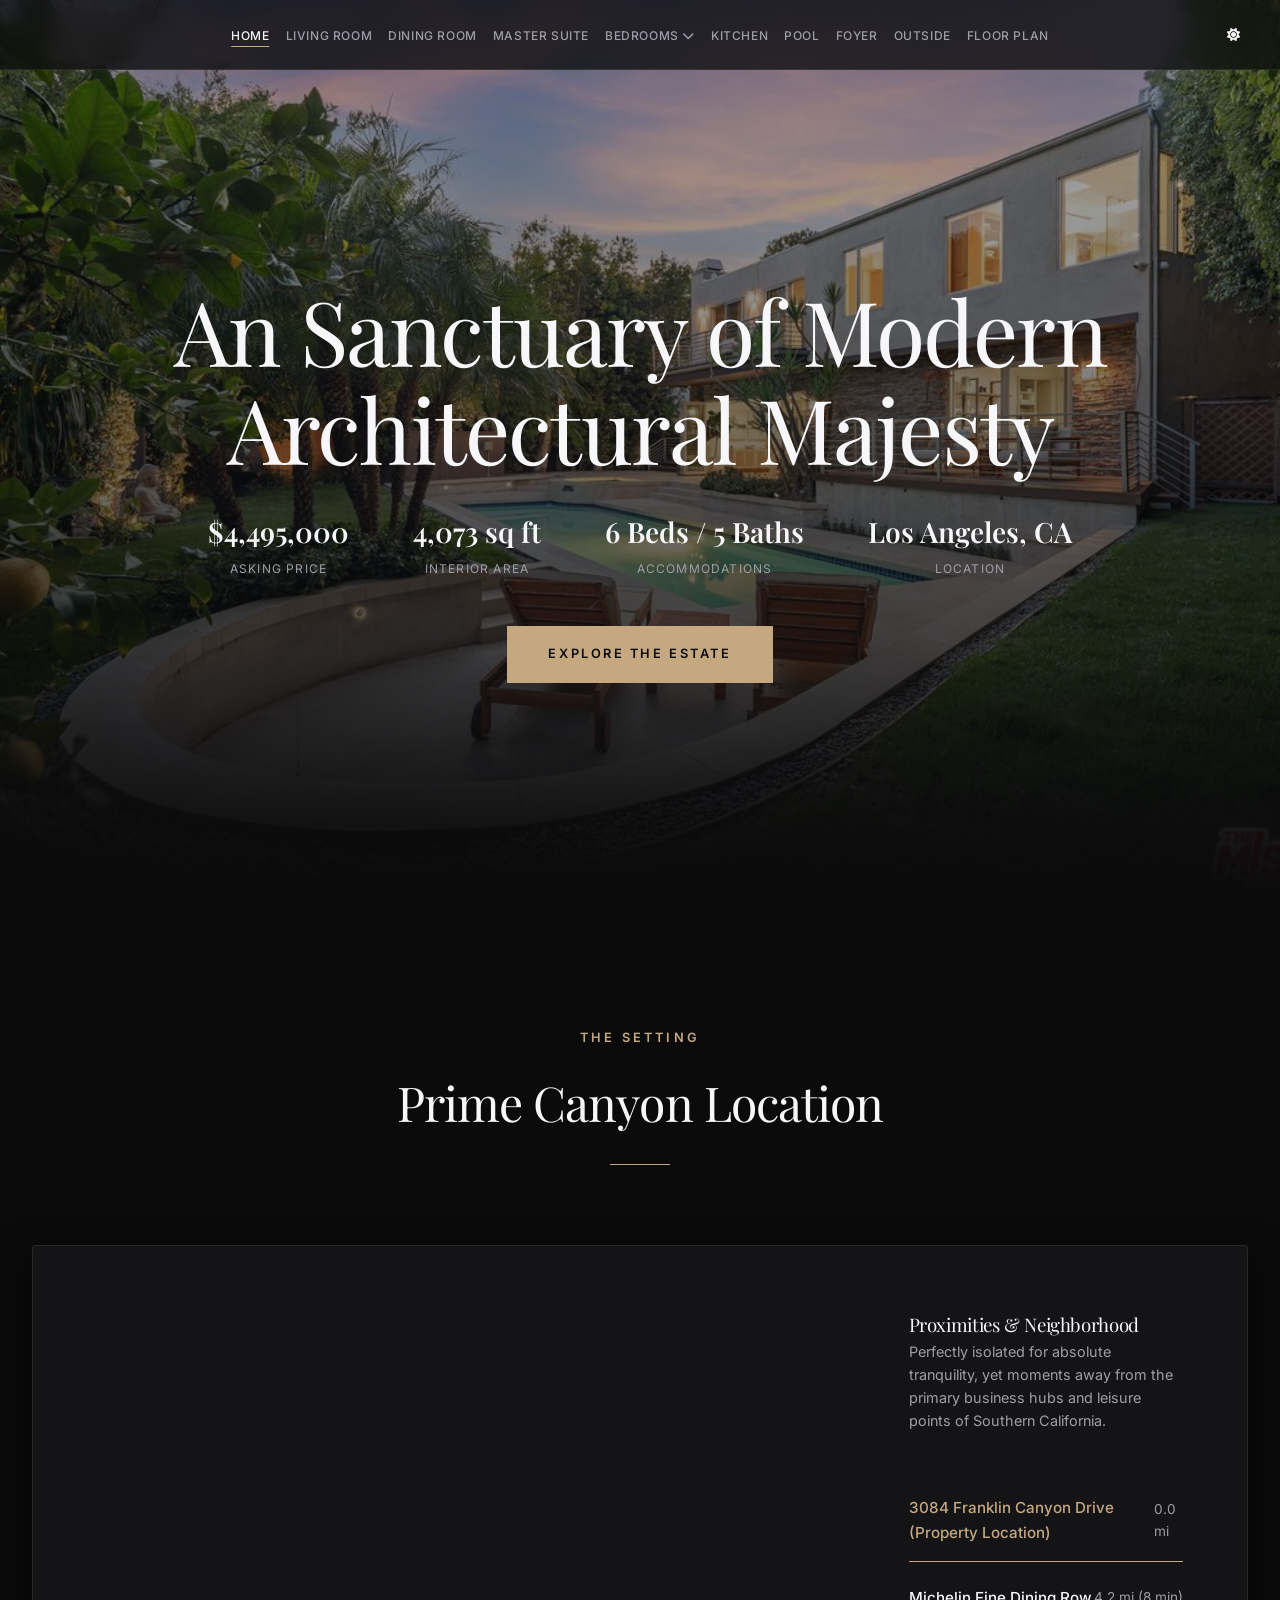
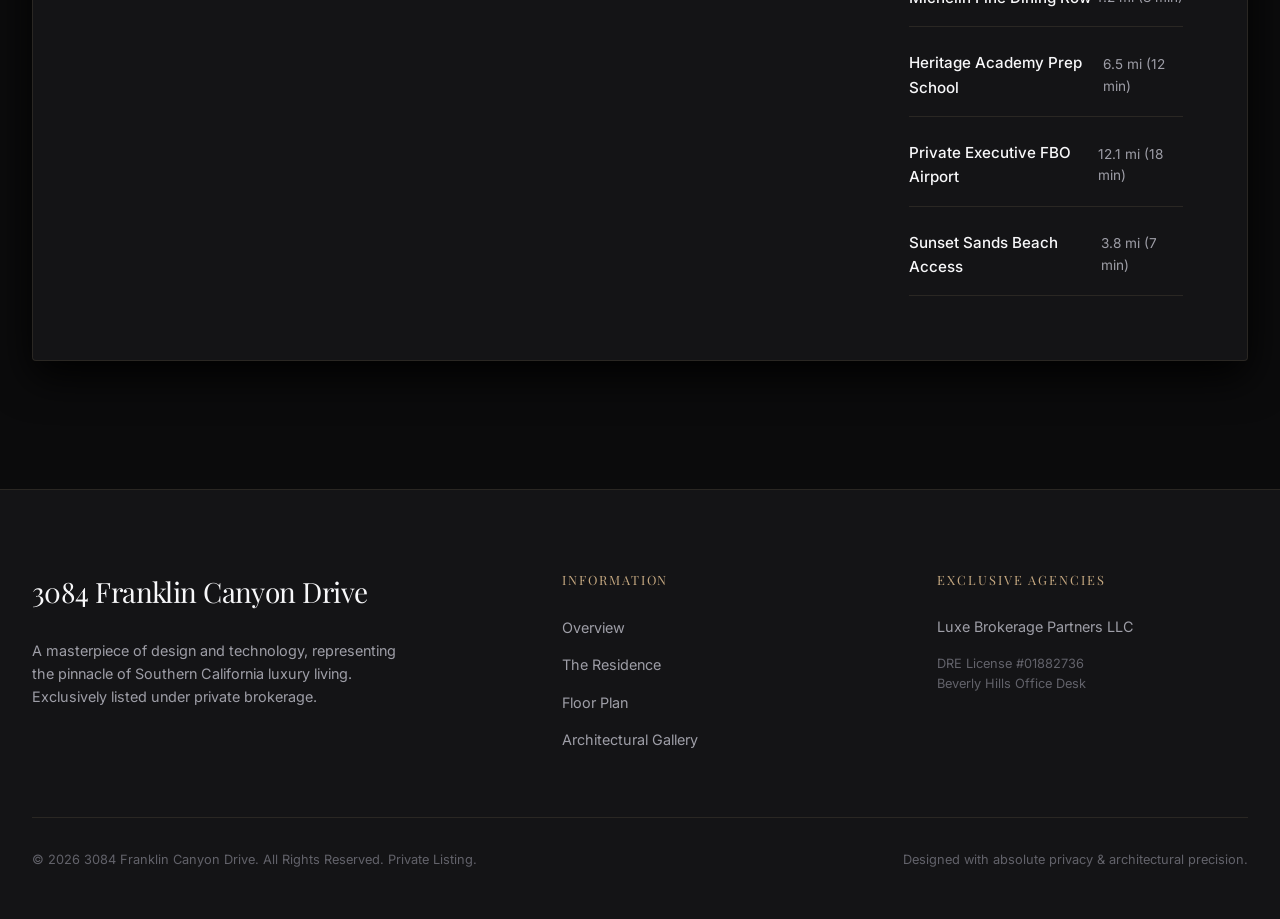
==== index.html @ 425a5563 "Add files via upload" ====
<!DOCTYPE html>
<html lang="en">
<head>
    <meta charset="UTF-8">
    <meta name="viewport" content="width=device-width, initial-scale=1.0">
    <title>3084 Franklin Canyon Drive | Exclusive Single-Property Showcase</title>
    <meta name="description" content="Experience architectural majesty at 3084 Franklin Canyon Drive, an ultra-luxury modern cliffside estate featuring heated infinity pools, marble kitchens, smart automation, and gorgeous panoramic views.">
    <!-- FontAwesome for Premium Icons -->
    <link rel="stylesheet" href="https://cdnjs.cloudflare.com/ajax/libs/font-awesome/6.4.0/css/all.min.css">
    <!-- Custom Style Sheet -->
    <link rel="stylesheet" href="styles.css?v=23">
</head>
<body>

    <!-- Header Navigation -->
    <header id="main-header">
        <div class="nav-container">
            
            <nav>
                <ul class="nav-links" id="nav-links">
                    <li><a href="index.html">Home</a></li>
                    <li><a href="living-room.html">Living Room</a></li>
                    <li><a href="dining-room.html">Dining Room</a></li>
                    <li><a href="master-suite.html">Master Suite</a></li>
                    <li class="dropdown">
                        <a href="bedroom-2.html" class="dropdown-trigger">Bedrooms <i class="fas fa-chevron-down"></i></a>
                        <ul class="dropdown-menu">
                            <li><a href="bedroom-2.html">Bedroom 2</a></li>
                            <li><a href="bedroom-3.html">Bedroom 3</a></li>
                            <li><a href="bedroom-4.html">Bedroom 4</a></li>
                            <li><a href="bedroom-5.html">Bedroom 5</a></li>
                            <li><a href="bedroom-6.html">Bedroom 6</a></li>
                        </ul>
                    </li>
                    <li><a href="kitchen.html">Kitchen</a></li>
                    <li><a href="pool.html">Pool</a></li>
                    <li><a href="foyer.html">Foyer</a></li>
                    <li><a href="outside.html">Outside</a></li>
                    <li><a href="floor-plan.html">Floor Plan</a></li>

                </ul>
            </nav>

            <div class="nav-actions">
                <button class="theme-toggle" id="theme-toggle" aria-label="Toggle visual theme">
                    <i class="fas fa-sun"></i>
                </button>
                <button class="mobile-menu-toggle" aria-label="Toggle menu">
                    <i class="fas fa-bars"></i>
                </button>
            </div>
        </div>
    </header>

    <main>
        
        <!-- Hero Section -->
        <section id="hero" class="hero">
            <div class="hero-bg"></div>
            <div class="hero-overlay"></div>
            <div class="hero-content">
                
                <h1 class="hero-title">An Sanctuary of Modern Architectural Majesty</h1>
                
                <div class="hero-meta">
                    <div class="hero-meta-item">
                        <div class="hero-meta-value">$4,495,000</div>
                        <div class="hero-meta-label">Asking Price</div>
                    </div>
                    <div class="hero-meta-item">
                        <div class="hero-meta-value">4,073 sq ft</div>
                        <div class="hero-meta-label">Interior Area</div>
                    </div>
                    <div class="hero-meta-item">
                        <div class="hero-meta-value">6 Beds / 5 Baths</div>
                        <div class="hero-meta-label">Accommodations</div>
                    </div>
                    <div class="hero-meta-item">
                        <div class="hero-meta-value">Los Angeles, CA</div>
                        <div class="hero-meta-label">Location</div>
                    </div>
                </div>

                <div class="hero-cta-container">
                    <a href="living-room.html" class="btn-primary">Explore The Estate</a>
                </div>
            </div>
        </section>

        <!-- Brief Features Overview Grid -->
        <section id="overview" class="section" style="display: none;">
            <div class="section-header">
                <span class="section-subtitle">Property Overview</span>
                <h2 class="section-title">Designed for Unrivaled Elegance</h2>
            </div>
            
            <div class="overview-grid">
                <div class="overview-card">
                    <div class="overview-icon"><i class="fas fa-compass"></i></div>
                    <h3 class="overview-card-title">Optimal Orientation</h3>
                    <p class="overview-card-desc">Perfectly oriented to capture optimal sunlight and breathtaking sunsets over the canyon valley.</p>
                </div>
                <div class="overview-card">
                    <div class="overview-icon"><i class="fas fa-leaf"></i></div>
                    <h3 class="overview-card-title">Sustainability First</h3>
                    <p class="overview-card-desc">Equipped with 24kW integrated solar grids, battery backups, and smart climate optimization systems.</p>
                </div>
                <div class="overview-card">
                    <div class="overview-icon"><i class="fas fa-shield-alt"></i></div>
                    <h3 class="overview-card-title">Privacy & Security</h3>
                    <p class="overview-card-desc">Fully gated driveway, smart facial-recognition access, and comprehensive multi-zone monitoring.</p>
                </div>
                <div class="overview-card">
                    <div class="overview-icon"><i class="fas fa-wine-glass-alt"></i></div>
                    <h3 class="overview-card-title">Entertainment Ready</h3>
                    <p class="overview-card-desc">Features a dual-zone wine vault, outdoor culinary kitchen, and custom wellness amenities.</p>
                </div>
            </div>
        </section>

        <!-- Room Explorer Section -->
        <section id="details" class="section" style="display: none;">
            <div class="section-header">
                <span class="section-subtitle">Space Exploration</span>
                <h2 class="section-title">Inside 3084 Franklin Canyon Drive</h2>
            </div>

            <div class="explorer-container">
                <!-- Visuals Slider -->
                <div class="explorer-visual">
                    <div class="explorer-image-wrapper active" data-room="master_bedroom">
                        <img src="images/Master Suite/Master Bathroom 1.jpg" alt="3084 Franklin Canyon Drive Master Suite">
                    </div>
                    <div class="explorer-image-wrapper" data-room="bedroom_2">
                        <img src="images/Bedrooms/Bedroom 2/Bathroom 2.jpg" alt="3084 Franklin Canyon Drive Bedroom Two">
                    </div>
                    <div class="explorer-image-wrapper" data-room="bedroom_3">
                        <img src="images/Bedrooms/Bedroom 3/Bedroom 3 - upper level.jpg" alt="3084 Franklin Canyon Drive Bedroom Three">
                    </div>
                    <div class="explorer-image-wrapper" data-room="kitchen">
                        <img src="images/Kitchen/Kitchen 1.jpg" alt="3084 Franklin Canyon Drive Chef's Kitchen">
                    </div>
                    <div class="explorer-image-wrapper" data-room="pool">
                        <img src="images/Pool/Pool 1 - Night.jpg" alt="3084 Franklin Canyon Drive Infinity Pool">
                    </div>
                    <div class="explorer-image-wrapper" data-room="living_room">
                        <img src="images/Living Room/Living Room 1.jpg" alt="3084 Franklin Canyon Drive Living Room">
                    </div>
                </div>

                <!-- Room Specifications & Details -->
                <div class="explorer-info">
                    <div class="explorer-tabs">
                        <button class="explorer-tab-btn active" data-room="master_bedroom">Master Suite</button>
                        <button class="explorer-tab-btn" data-room="bedroom_2">Bedroom 2</button>
                        <button class="explorer-tab-btn" data-room="bedroom_3">Bedroom 3</button>
                        <button class="explorer-tab-btn" data-room="kitchen">Kitchen</button>
                        <button class="explorer-tab-btn" data-room="pool">Infinity Pool</button>
                        <button class="explorer-tab-btn" data-room="living_room">Living Room</button>
                    </div>

                    <!-- Room Contents -->
                    <!-- 1. Master Bedroom -->
                    <div class="room-content active" data-room="master_bedroom">
                        <h3 class="room-title">The Grand Master Suite</h3>
                        <p class="room-desc">A sanctuary of pure indulgence. The master suite features floor-to-ceiling panoramic sliding glass panels that frame majestic canyon vistas. Features include a bespoke walnut statement wall, dual integrated fireplaces, an expansive walk-in dressing wardrobe, and a Calacatta marble spa bath with an outdoor wellness terrace.</p>
                        <ul class="room-specs">
                            <li>
                                <span class="room-spec-label">Dimensions</span>
                                <span class="room-spec-value">28' x 20'</span>
                            </li>
                            <li>
                                <span class="room-spec-label">Unique Finishings</span>
                                <span class="room-spec-value">Calacatta Marble & Walnut</span>
                            </li>
                            <li>
                                <span class="room-spec-label">Ceiling Height</span>
                                <span class="room-spec-value">12.5 ft Vaulted</span>
                            </li>
                            <li>
                                <span class="room-spec-label">Level</span>
                                <span class="room-spec-value">Upper Wing</span>
                            </li>
                        </ul>
                    </div>

                    <!-- 2. Bedroom 2 -->
                    <div class="room-content" data-room="bedroom_2">
                        <h3 class="room-title">VIP Guest Suite (Bedroom 2)</h3>
                        <p class="room-desc">Designed with matching luxury hospitality standards, the second bedroom serves as an inviting sanctuary. The room includes organic white textured plaster walls, rich oak panelling, a custom floating vanity bathroom, and private glass doors opening to a scenic side-deck terrace surrounded by lush greenery.</p>
                        <ul class="room-specs">
                            <li>
                                <span class="room-spec-label">Dimensions</span>
                                <span class="room-spec-value">18' x 16'</span>
                            </li>
                            <li>
                                <span class="room-spec-label">Unique Finishings</span>
                                <span class="room-spec-value">Brushed Oak & Textured Plaster</span>
                            </li>
                            <li>
                                <span class="room-spec-label">Ceiling Height</span>
                                <span class="room-spec-value">10.5 ft</span>
                            </li>
                            <li>
                                <span class="room-spec-label">Level</span>
                                <span class="room-spec-value">Lower Wing (East)</span>
                            </li>
                        </ul>
                    </div>

                    <!-- 3. Bedroom 3 -->
                    <div class="room-content" data-room="bedroom_3">
                        <h3 class="room-title">Daybed Suite & Office (Bedroom 3)</h3>
                        <p class="room-desc">A highly adaptable architectural space configured as a cozy retreat or professional home studio. High-end built-in bookshelves with bronze and brass details provide excellent workspace storage. Features a luxury custom layout with a daybed nook overlooking the structural rock garden.</p>
                        <ul class="room-specs">
                            <li>
                                <span class="room-spec-label">Dimensions</span>
                                <span class="room-spec-value">15' x 14'</span>
                            </li>
                            <li>
                                <span class="room-spec-label">Unique Finishings</span>
                                <span class="room-spec-value">Bespoke Walnut & Brass Joinery</span>
                            </li>
                            <li>
                                <span class="room-spec-label">Ceiling Height</span>
                                <span class="room-spec-value">10.5 ft</span>
                            </li>
                            <li>
                                <span class="room-spec-label">Level</span>
                                <span class="room-spec-value">Lower Wing (West)</span>
                            </li>
                        </ul>
                    </div>

                    <!-- 4. Kitchen -->
                    <div class="room-content" data-room="kitchen">
                        <h3 class="room-title">Chef's Culinary Studio</h3>
                        <p class="room-desc">An epicurean dream combining design precision with high-performance culinary machinery. Centered by a massive custom-carved Calacatta marble waterfall island, the kitchen includes Gaggenau double-ovens, professional induction burners, integrated Sub-Zero refrigeration, and hand-milled stained oak cabinetry.</p>
                        <ul class="room-specs">
                            <li>
                                <span class="room-spec-label">Dimensions</span>
                                <span class="room-spec-value">22' x 18'</span>
                            </li>
                            <li>
                                <span class="room-spec-label">Unique Finishings</span>
                                <span class="room-spec-value">Waterfall Marble & Stained Oak</span>
                            </li>
                            <li>
                                <span class="room-spec-label">Appliances</span>
                                <span class="room-spec-value">Gaggenau & Sub-Zero</span>
                            </li>
                            <li>
                                <span class="room-spec-label">Level</span>
                                <span class="room-spec-value">Main Level</span>
                            </li>
                        </ul>
                    </div>

                    <!-- 5. Pool -->
                    <div class="room-content" data-room="pool">
                        <h3 class="room-title">Heated Horizon Infinity Pool</h3>
                        <p class="room-desc">The ultimate outdoor centerpiece of the estate. Tucked into the cliffside terrace, the heated infinity-edge swimming pool cascades toward the breathtaking valley floor below. Flanked by an elegant Brazilian Ipe hardwood sun deck, comfortable chaise loungers, and an integrated fireside lounge table.</p>
                        <ul class="room-specs">
                            <li>
                                <span class="room-spec-label">Dimensions</span>
                                <span class="room-spec-value">55 ft x 18 ft</span>
                            </li>
                            <li>
                                <span class="room-spec-label">Decking</span>
                                <span class="room-spec-value">Premium Brazilian Ipe Decking</span>
                            </li>
                            <li>
                                <span class="room-spec-label">Heating</span>
                                <span class="room-spec-value">Solar & Gas Dual System</span>
                            </li>
                            <li>
                                <span class="room-spec-label">Level</span>
                                <span class="room-spec-value">Terrace Deck</span>
                            </li>
                        </ul>
                    </div>

                    <!-- 6. Living Room -->
                    <div class="room-content" data-room="living_room">
                        <h3 class="room-title">Double-Height Living Salon</h3>
                        <p class="room-desc">A magnificent open salon built to gather and captivate. High-volume, double-height ceilings combine with massive structural concrete columns and an elegant floating bronze fireplace. Triple-pane glass sliders retract completely to merge interior comforts with the main pool terrace deck.</p>
                        <ul class="room-specs">
                            <li>
                                <span class="room-spec-label">Dimensions</span>
                                <span class="room-spec-value">32' x 24'</span>
                            </li>
                            <li>
                                <span class="room-spec-label">Unique Finishings</span>
                                <span class="room-spec-value">Polished Terrazzo & Bronze</span>
                            </li>
                            <li>
                                <span class="room-spec-label">Ceiling Height</span>
                                <span class="room-spec-value">22 ft double-height</span>
                            </li>
                            <li>
                                <span class="room-spec-label">Level</span>
                                <span class="room-spec-value">Main Level</span>
                            </li>
                        </ul>
                    </div>

                </div>
            </div>
        </section>

        <!-- Interactive Floor Plan Section -->
        <section id="floorplan" class="section" style="display: none;">
            <div class="section-header">
                <span class="section-subtitle">Structural Layout</span>
                <h2 class="section-title">The Floor Plan Blueprint</h2>
            </div>

            <div class="floorplan-layout">
                <!-- SVG Floorplan -->
                <div class="floorplan-svg-container">
                    <svg class="floorplan-svg" viewBox="0 0 800 500">
                        <!-- Outer Deck Boundary -->
                        <rect x="30" y="30" width="740" height="440" fill="none" stroke="var(--border-color)" stroke-width="1" />
                        
                        <!-- Heated Infinity Pool Shape -->
                        <rect class="floorplan-room" data-room="pool" x="420" y="320" width="320" height="120" rx="5" />
                        <text class="floorplan-label" x="580" y="385">INFINITY POOL & DECK</text>
                        
                        <!-- Master Suite Shape -->
                        <rect class="floorplan-room" data-room="master_bedroom" x="520" y="50" width="220" height="230" rx="5" />
                        <text class="floorplan-label" x="630" y="165">MASTER SUITE</text>
                        
                        <!-- Living Salon Shape -->
                        <rect class="floorplan-room" data-room="living_room" x="250" y="50" width="250" height="230" rx="5" />
                        <text class="floorplan-label" x="375" y="165">LIVING SALON</text>
                        
                        <!-- Kitchen Shape -->
                        <rect class="floorplan-room" data-room="kitchen" x="50" y="50" width="180" height="190" rx="5" />
                        <text class="floorplan-label" x="140" y="145">CHEF'S KITCHEN</text>
                        
                        <!-- Bedroom 2 Shape -->
                        <rect class="floorplan-room" data-room="bedroom_2" x="50" y="260" width="180" height="180" rx="5" />
                        <text class="floorplan-label" x="140" y="355">GUEST BEDROOM 2</text>
                        
                        <!-- Bedroom 3 Shape -->
                        <rect class="floorplan-room" data-room="bedroom_3" x="250" y="300" width="150" height="140" rx="5" />
                        <text class="floorplan-label" x="325" y="375">STUDIO BEDROOM 3</text>
                        
                        <!-- Internal Walls -->
                        <line class="floorplan-wall" x1="50" y1="50" x2="740" y2="50" />
                        <line class="floorplan-wall" x1="50" y1="50" x2="50" y2="440" />
                        <line class="floorplan-wall" x1="50" y1="440" x2="400" y2="440" />
                        <line class="floorplan-wall" x1="740" y1="50" x2="740" y2="280" />
                        
                        <line class="floorplan-wall" x1="230" y1="50" x2="230" y2="240" />
                        <line class="floorplan-wall" x1="500" y1="50" x2="500" y2="280" />
                        <line class="floorplan-wall" x1="520" y1="280" x2="740" y2="280" />
                        <line class="floorplan-wall" x1="250" y1="240" x2="250" y2="440" />
                        <line class="floorplan-wall" x1="50" y1="250" x2="230" y2="250" />
                        
                        <line class="floorplan-glass" x1="250" y1="280" x2="500" y2="280" />
                        <line class="floorplan-glass" x1="520" y1="230" x2="520" y2="280" />
                        
                        <!-- Technical Steps -->
                        <g class="floorplan-steps">
                            <line x1="235" y1="300" x2="245" y2="300" />
                            <line x1="235" y1="310" x2="245" y2="310" />
                            <line x1="235" y1="320" x2="245" y2="320" />
                            <line x1="235" y1="330" x2="245" y2="330" />
                            <line x1="235" y1="340" x2="245" y2="340" />
                            <line x1="235" y1="350" x2="245" y2="350" />
                            <line x1="235" y1="360" x2="245" y2="360" />
                        </g>
                    </svg>
                </div>

                <!-- Info panel & interactive trigger items -->
                <div class="floorplan-info-panel">
                    <div class="floorplan-instructions">
                        <p><i class="fas fa-mouse-pointer" style="margin-right: 8px;"></i> Click directly on any room inside the architectural blueprint to view details, specifications, and interior high-resolution images above.</p>
                    </div>

                    <div class="floorplan-room-list">
                        <div class="floorplan-room-item active" data-room="master_bedroom">
                            <span class="floorplan-room-name">The Grand Master Suite</span>
                            <span class="floorplan-room-level">Upper Wing</span>
                        </div>
                        <div class="floorplan-room-item" data-room="living_room">
                            <span class="floorplan-room-name">Double-Height Living Salon</span>
                            <span class="floorplan-room-level">Main Level</span>
                        </div>
                        <div class="floorplan-room-item" data-room="kitchen">
                            <span class="floorplan-room-name">Chef's Culinary Studio</span>
                            <span class="floorplan-room-level">Main Level</span>
                        </div>
                        <div class="floorplan-room-item" data-room="bedroom_2">
                            <span class="floorplan-room-name">VIP Guest Suite (Bedroom 2)</span>
                            <span class="floorplan-room-level">Lower Wing (East)</span>
                        </div>
                        <div class="floorplan-room-item" data-room="bedroom_3">
                            <span class="floorplan-room-name">Daybed Suite & Office (Bedroom 3)</span>
                            <span class="floorplan-room-level">Lower Wing (West)</span>
                        </div>
                        <div class="floorplan-room-item" data-room="pool">
                            <span class="floorplan-room-name">Heated Horizon Infinity Pool</span>
                            <span class="floorplan-room-level">Terrace Deck</span>
                        </div>
                    </div>
                </div>
            </div>
        </section>

        <!-- Immersive Photo Gallery -->
        <section id="gallery" class="section" style="display: none;">
            <div class="section-header">
                <span class="section-subtitle">Visual Index</span>
                <h2 class="section-title">Architectural Gallery</h2>
            </div>

            <div class="gallery-grid">
                <div class="gallery-item col-8 row-2" data-src="images/Outside/Deck 1.jpg">
                    <img src="images/Outside/Deck 1.jpg" alt="3084 Franklin Canyon Drive Dusk Facade">
                    <div class="gallery-item-overlay">
                        <span class="gallery-item-tag">Exterior</span>
                        <h3 class="gallery-item-title">Sunset Architectural Facade</h3>
                    </div>
                </div>
                <div class="gallery-item col-4" data-src="images/Master Suite/Master Bathroom 1.jpg">
                    <img src="images/Master Suite/Master Bathroom 1.jpg" alt="3084 Franklin Canyon Drive Master Bed">
                    <div class="gallery-item-overlay">
                        <span class="gallery-item-tag">Interior</span>
                        <h3 class="gallery-item-title">Master Suite Suite Nook</h3>
                    </div>
                </div>
                <div class="gallery-item col-4" data-src="images/Kitchen/Kitchen 1.jpg">
                    <img src="images/Kitchen/Kitchen 1.jpg" alt="3084 Franklin Canyon Drive Marble Kitchen">
                    <div class="gallery-item-overlay">
                        <span class="gallery-item-tag">Interior</span>
                        <h3 class="gallery-item-title">Waterfall Culinary Kitchen</h3>
                    </div>
                </div>
                <div class="gallery-item col-6" data-src="images/Pool/Pool 1 - Night.jpg">
                    <img src="images/Pool/Pool 1 - Night.jpg" alt="3084 Franklin Canyon Drive Pool Area">
                    <div class="gallery-item-overlay">
                        <span class="gallery-item-tag">Outdoor</span>
                        <h3 class="gallery-item-title">Infinity Horizon Pool</h3>
                    </div>
                </div>
                <div class="gallery-item col-6" data-src="images/Living Room/Living Room 1.jpg">
                    <img src="images/Living Room/Living Room 1.jpg" alt="3084 Franklin Canyon Drive Salon">
                    <div class="gallery-item-overlay">
                        <span class="gallery-item-tag">Interior</span>
                        <h3 class="gallery-item-title">Double-Height Living Salon</h3>
                    </div>
                </div>
                <div class="gallery-item col-4" data-src="images/Bedrooms/Bedroom 2/Bathroom 2.jpg">
                    <img src="images/Bedrooms/Bedroom 2/Bathroom 2.jpg" alt="3084 Franklin Canyon Drive Guest Suite">
                    <div class="gallery-item-overlay">
                        <span class="gallery-item-tag">Interior</span>
                        <h3 class="gallery-item-title">Guest Room Suite 2</h3>
                    </div>
                </div>
                <div class="gallery-item col-4" data-src="images/Bedrooms/Bedroom 3/Bedroom 3 - upper level.jpg">
                    <img src="images/Bedrooms/Bedroom 3/Bedroom 3 - upper level.jpg" alt="3084 Franklin Canyon Drive Work Studio">
                    <div class="gallery-item-overlay">
                        <span class="gallery-item-tag">Interior</span>
                        <h3 class="gallery-item-title">Library Nook Bedroom 3</h3>
                    </div>
                </div>
                <div class="gallery-item col-4" data-src="images/Outside/Deck 1.jpg">
                    <img src="images/Outside/Deck 1.jpg" alt="3084 Franklin Canyon Drive Side Entry">
                    <div class="gallery-item-overlay">
                        <span class="gallery-item-tag">Exterior</span>
                        <h3 class="gallery-item-title">Brazilian Timber Louvers</h3>
                    </div>
                </div>
            </div>
        </section>

        <!-- Smart Tech & Amenities -->
        <section id="amenities" class="section" style="display: none;">
            <div class="section-header">
                <span class="section-subtitle">Exquisite Details</span>
                <h2 class="section-title">Home Technologies & Finishes</h2>
            </div>

            <div class="amenities-container">
                <!-- Text Features -->
                <div class="amenities-content">
                    <div class="amenity-row">
                        <div class="amenity-bullet"><i class="fas fa-laptop-house"></i></div>
                        <div class="amenity-text">
                            <h3 class="amenity-text-title">Savant Smart Automation</h3>
                            <p class="amenity-text-desc">Control motorized window draperies, architectural ambient lights, sound systems, and climate control zones via integrated in-wall touch panels or your smartphone.</p>
                        </div>
                    </div>
                    <div class="amenity-row">
                        <div class="amenity-bullet"><i class="fas fa-temperature-low"></i></div>
                        <div class="amenity-text">
                            <h3 class="amenity-text-title">Multi-Zone Daikin VRV HVAC</h3>
                            <p class="amenity-text-desc">Engineered variable refrigerant volume units that operate silently while maintaining perfect, filtered humidity-controlled indoor climates in separate wings.</p>
                        </div>
                    </div>
                    <div class="amenity-row">
                        <div class="amenity-bullet"><i class="fas fa-battery-three-quarters"></i></div>
                        <div class="amenity-text">
                            <h3 class="amenity-text-title">Grid Independence</h3>
                            <p class="amenity-text-desc">Rooftop-integrated sleek photovoltaic solar panels paired with double-module Tesla Powerwall backing. Never lose power during canyon breezes.</p>
                        </div>
                    </div>
                    <div class="amenity-row">
                        <div class="amenity-bullet"><i class="fas fa-water"></i></div>
                        <div class="amenity-text">
                            <h3 class="amenity-text-title">Whole-House Hydration Purification</h3>
                            <p class="amenity-text-desc">Industrial-grade custom charcoal filtering and softeners, providing fresh drinking tap water at every faucet and carbon-neutral landscape irrigation.</p>
                        </div>
                    </div>
                </div>

                <!-- Visual Accent -->
                <div class="amenities-visual">
                    <img src="images/Living Room/Living Room 1.jpg" alt="3084 Franklin Canyon Drive Glass Living Room Details">
                </div>
            </div>
        </section>

        <!-- Location & Neighborhood Map Simulator -->
        <section id="neighborhood" class="section">
            <div class="section-header">
                <span class="section-subtitle">The Setting</span>
                <h2 class="section-title">Prime Canyon Location</h2>
            </div>

            <div class="map-container">
                <!-- Map Simulator Layout -->
                <div class="map-visual-wrapper">
                    <!-- Real Google Maps Embed with Satellite view -->
                    <iframe 
                        src="https://maps.google.com/maps?q=34.12866380326366,-118.40724855716745&t=k&z=19&output=embed" 
                        width="100%" 
                        height="100%" 
                        frameborder="0" 
                        style="border:0; position: absolute; top:0; left:0;" 
                        allowfullscreen="" 
                        aria-hidden="false" 
                        tabindex="0">
                    </iframe>
                </div>

                <!-- Info lists -->
                <div class="map-info-panel">
                    <h3>Proximities & Neighborhood</h3>
                    <p style="color: var(--text-secondary); margin-bottom: 2rem; font-size: 0.9rem;">Perfectly isolated for absolute tranquility, yet moments away from the primary business hubs and leisure points of Southern California.</p>
                    
                    <div class="map-info-list">
                        <div class="map-info-item active" data-point="villa">
                            <span class="map-info-name">3084 Franklin Canyon Drive (Property Location)</span>
                            <span class="map-info-distance">0.0 mi</span>
                        </div>
                        <div class="map-info-item" data-point="dining">
                            <span class="map-info-name">Michelin Fine Dining Row</span>
                            <span class="map-info-distance">4.2 mi (8 min)</span>
                        </div>
                        <div class="map-info-item" data-point="school">
                            <span class="map-info-name">Heritage Academy Prep School</span>
                            <span class="map-info-distance">6.5 mi (12 min)</span>
                        </div>
                        <div class="map-info-item" data-point="airport">
                            <span class="map-info-name">Private Executive FBO Airport</span>
                            <span class="map-info-distance">12.1 mi (18 min)</span>
                        </div>
                        <div class="map-info-item" data-point="beach">
                            <span class="map-info-name">Sunset Sands Beach Access</span>
                            <span class="map-info-distance">3.8 mi (7 min)</span>
                        </div>
                    </div>
                </div>
            </div>
        </section>


    </main>

    <!-- Lightbox Modal -->
    <div class="lightbox">
        <div class="lightbox-content">
            <button class="lightbox-close" aria-label="Close photo view">&times;</button>
            <button class="lightbox-prev" aria-label="Previous photo"><i class="fas fa-chevron-left"></i></button>
            <img src="" alt="" class="lightbox-img">
            <div class="lightbox-caption">Sunset Architectural Facade</div>
            <button class="lightbox-next" aria-label="Next photo"><i class="fas fa-chevron-right"></i></button>
        </div>
    </div>

    <!-- Footer Section -->
    <footer>
        <div class="footer-container">
            <div class="footer-brand">
                <h3 class="footer-brand-title">3084 Franklin Canyon Drive</h3>
                <p class="footer-brand-desc">A masterpiece of design and technology, representing the pinnacle of Southern California luxury living. Exclusively listed under private brokerage.</p>
            </div>
            <div>
                <h4 class="footer-links-title">Information</h4>
                <ul class="footer-links">
                    <li><a href="#hero">Overview</a></li>
                    <li><a href="#details">The Residence</a></li>
                    <li><a href="#floorplan">Floor Plan</a></li>
                    <li><a href="#gallery">Architectural Gallery</a></li>
                </ul>
            </div>
            <div>
                <h4 class="footer-links-title">Exclusive Agencies</h4>
                <p style="color: var(--text-secondary); font-size: 0.9rem; margin-bottom: 1rem;">Luxe Brokerage Partners LLC</p>
                <p style="color: var(--text-muted); font-size: 0.8rem; line-height: 1.6;">DRE License #01882736<br>Beverly Hills Office Desk</p>
            </div>
        </div>
        <div class="footer-bottom">
            <p>&copy; 2026 3084 Franklin Canyon Drive. All Rights Reserved. Private Listing.</p>
            <p>Designed with absolute privacy & architectural precision.</p>
        </div>
    </footer>

    <!-- Custom App Script -->
    <script src="app.js?v=5"></script>
    <!-- Zoom Lightbox Engine -->
    <script src="lightbox.js?v=1"></script>
</body>
</html>
---- styles.css ----
/* 
   Villa Serein - Custom CSS Design System
   Aesthetics: Cinematic luxury, Obsidian Black, Champagne Gold, Glassmorphism, Warm details.
*/

@import url('https://fonts.googleapis.com/css2?family=Inter:wght@300;400;500;600&family=Playfair+Display:ital,wght@0,400;0,600;0,700;1,400&display=swap');

:root {
    --bg-primary: #0B0B0C;
    --bg-secondary: #141416;
    --bg-tertiary: #1D1D20;
    --accent-gold: #D4AF37;
    --accent-bronze: #C5A880;
    --accent-bronze-light: #E5C595;
    --text-primary: #F7F7F9;
    --text-secondary: #9E9EA7;
    --text-muted: #62626A;
    --border-color: rgba(197, 168, 128, 0.12);
    --border-hover: rgba(197, 168, 128, 0.3);
    --shadow-sm: 0 2px 8px rgba(0, 0, 0, 0.5);
    --shadow-md: 0 8px 30px rgba(0, 0, 0, 0.7);
    --shadow-lg: 0 16px 40px rgba(0, 0, 0, 0.9);
    --transition-smooth: all 0.5s cubic-bezier(0.25, 0.8, 0.25, 1);
    --transition-fast: all 0.2s ease;
    --font-heading: 'Playfair Display', Georgia, serif;
    --font-body: 'Inter', system-ui, -apple-system, sans-serif;
}

/* Light Theme Variables */
body.light-theme {
    --bg-primary: #FAFAF7;
    --bg-secondary: #F0EFEA;
    --bg-tertiary: #E8E7E0;
    --accent-gold: #B8860B;
    --accent-bronze: #8C7853;
    --accent-bronze-light: #B29B70;
    --text-primary: #1C1C1E;
    --text-secondary: #5C5C64;
    --text-muted: #8E8E93;
    --border-color: rgba(140, 120, 83, 0.15);
    --border-hover: rgba(140, 120, 83, 0.35);
    --shadow-sm: 0 2px 8px rgba(0, 0, 0, 0.05);
    --shadow-md: 0 8px 30px rgba(140, 120, 83, 0.1);
    --shadow-lg: 0 16px 40px rgba(140, 120, 83, 0.15);
}

/* Base Styles */
* {
    box-sizing: border-box;
    margin: 0;
    padding: 0;
}

html {
    scroll-behavior: smooth;
    font-size: 16px;
}

body {
    background-color: var(--bg-primary);
    color: var(--text-primary);
    font-family: var(--font-body);
    line-height: 1.6;
    overflow-x: hidden;
    transition: background-color 0.5s ease, color 0.5s ease;
}

h1, h2, h3, h4, h5, h6 {
    font-family: var(--font-heading);
    font-weight: 400;
    letter-spacing: -0.02em;
}

a {
    color: inherit;
    text-decoration: none;
}

/* Custom Scrollbar */
::-webkit-scrollbar {
    width: 8px;
}
::-webkit-scrollbar-track {
    background: var(--bg-primary);
}
::-webkit-scrollbar-thumb {
    background: var(--accent-bronze);
    border-radius: 4px;
}
::-webkit-scrollbar-thumb:hover {
    background: var(--accent-bronze-light);
}

/* Header & Navigation */
header {
    position: fixed;
    top: 0;
    left: 0;
    width: 100%;
    z-index: 100;
    background: rgba(11, 11, 12, 0.75);
    backdrop-filter: blur(12px);
    -webkit-backdrop-filter: blur(12px);
    border-bottom: 1px solid var(--border-color);
    transition: var(--transition-smooth);
}

body.light-theme header {
    background: rgba(250, 250, 247, 0.8);
}

.nav-container {
    max-width: 1400px;
    margin: 0 auto;
    padding: 1.25rem 2rem;
    display: flex;
    justify-content: space-between;
    align-items: center;
    position: relative;
    gap: 2rem;
}

.logo {
    font-family: var(--font-heading);
    font-size: 0.9rem;
    font-weight: 600;
    letter-spacing: 0.05em;
    text-transform: uppercase;
    white-space: nowrap;

}

.logo span {
    color: var(--accent-bronze);
    font-weight: 300;
}

.hero-logo {
    display: inline-block;
    margin-bottom: 1.5rem;
    font-size: 1.8rem;
    opacity: 0;
    transform: translateY(20px);
    animation: fadeInUp 1s 0.2s forwards;
}

nav {
    display: flex;
    justify-content: center;
    position: absolute;
    left: 50%;
    transform: translateX(-50%);
    white-space: nowrap;
}

.nav-links {
    display: flex;
    gap: 1rem;
    list-style: none;
    align-items: center;
    flex-wrap: nowrap;
}

.nav-links a {
    font-size: 0.75rem;
    font-weight: 500;
    letter-spacing: 0.05em;
    text-transform: uppercase;
    color: var(--text-secondary);
    transition: var(--transition-fast);
    position: relative;
    padding-bottom: 4px;
    white-space: nowrap;
}

.nav-links a::after {
    content: '';
    position: absolute;
    bottom: 0;
    left: 0;
    width: 0;
    height: 1px;
    background: var(--accent-bronze);
    transition: var(--transition-fast);
}

.nav-links a:hover, 
.nav-links a.active {
    color: var(--text-primary);
}

.nav-links a:hover::after,
.nav-links a.active::after {
    width: 100%;
}

.nav-actions {
    display: flex;
    align-items: center;
    justify-content: flex-end;
    gap: 1.5rem;
    margin-left: auto;
}

.btn-cta {
    background: transparent;
    color: var(--text-primary);
    border: 1px solid var(--accent-bronze);
    padding: 0.75rem 1.5rem;
    font-size: 0.75rem;
    font-weight: 600;
    letter-spacing: 0.15em;
    text-transform: uppercase;
    cursor: pointer;
    transition: var(--transition-smooth);
    position: relative;
    overflow: hidden;
    z-index: 1;
}

.btn-cta::before {
    content: '';
    position: absolute;
    top: 0;
    left: -100%;
    width: 100%;
    height: 100%;
    background: var(--accent-bronze);
    transition: var(--transition-smooth);
    z-index: -1;
}

.btn-cta:hover {
    color: #0b0b0c;
}

body.light-theme .btn-cta:hover {
    color: #FAFAF7;
}

.btn-cta:hover::before {
    left: 0;
}

.theme-toggle {
    background: none;
    border: none;
    cursor: pointer;
    color: var(--text-primary);
    display: flex;
    align-items: center;
    justify-content: center;
    padding: 0.5rem;
    border-radius: 50%;
    transition: var(--transition-fast);
}

.theme-toggle:hover {
    background: rgba(197, 168, 128, 0.1);
}

/* Mobile Menu Toggle */
.mobile-menu-toggle {
    display: none;
    background: none;
    border: none;
    color: var(--text-primary);
    font-size: 1.5rem;
    cursor: pointer;
}

/* Hero Section */
.hero {
    height: 100vh;
    min-height: 700px;
    position: relative;
    display: flex;
    align-items: center;
    justify-content: center;
    overflow: hidden;
}

.hero-bg {
    position: absolute;
    top: 0;
    left: 0;
    width: 100%;
    height: 100%;
    z-index: -2;
    background-image: linear-gradient(to bottom, rgba(11, 11, 12, 0.2), rgba(11, 11, 12, 0.85)), url('images/Pool/Pool View.jpg');
    background-size: cover;
    background-position: center;
    transform: scale(1.05);
    animation: zoomOut 20s ease forwards;
}

body.light-theme .hero-bg {
    background-image: linear-gradient(to bottom, rgba(250, 250, 247, 0.1), rgba(250, 250, 247, 0.85)), url('images/Pool/Pool 3.jpg');
}

@keyframes zoomOut {
    to {
        transform: scale(1);
    }
}

.hero-overlay {
    position: absolute;
    bottom: 0;
    left: 0;
    width: 100%;
    height: 250px;
    background: linear-gradient(to top, var(--bg-primary), transparent);
    z-index: -1;
}

.hero-content {
    max-width: 1000px;
    text-align: center;
    padding: 2rem;
    margin-top: 4rem;
}

.hero-subtitle {
    font-size: 0.9rem;
    font-weight: 500;
    letter-spacing: 0.3em;
    text-transform: uppercase;
    color: var(--accent-bronze);
    margin-bottom: 1.5rem;
    opacity: 0;
    transform: translateY(20px);
    animation: fadeInUp 1s 0.2s forwards;
}

.hero-title {
    font-size: clamp(3rem, 7vw, 6rem);
    line-height: 1.1;
    margin-bottom: 2rem;
    opacity: 0;
    transform: translateY(30px);
    animation: fadeInUp 1.2s 0.4s forwards;
}

.hero-meta {
    display: flex;
    justify-content: center;
    gap: 4rem;
    margin-bottom: 3rem;
    opacity: 0;
    transform: translateY(20px);
    animation: fadeInUp 1s 0.6s forwards;
}

.hero-meta-item {
    text-align: center;
}

.hero-meta-value {
    font-family: var(--font-heading);
    font-size: 1.75rem;
    color: var(--text-primary);
    font-weight: 600;
}

.hero-meta-label {
    font-size: 0.75rem;
    text-transform: uppercase;
    letter-spacing: 0.1em;
    color: var(--text-secondary);
    margin-top: 0.25rem;
}

.hero-cta-container {
    opacity: 0;
    transform: translateY(20px);
    animation: fadeInUp 1s 0.8s forwards;
}

.btn-primary {
    background: var(--accent-bronze);
    color: #0b0b0c;
    border: 1px solid var(--accent-bronze);
    padding: 1.1rem 2.5rem;
    font-size: 0.8rem;
    font-weight: 600;
    letter-spacing: 0.2em;
    text-transform: uppercase;
    cursor: pointer;
    transition: var(--transition-smooth);
    display: inline-block;
}

body.light-theme .btn-primary {
    color: #FAFAF7;
    background: var(--accent-bronze);
}

.btn-primary:hover {
    background: transparent;
    color: var(--text-primary);
    transform: translateY(-3px);
    box-shadow: 0 10px 20px rgba(197, 168, 128, 0.2);
}

@keyframes fadeInUp {
    to {
        opacity: 1;
        transform: translateY(0);
    }
}

/* Sections Base Styling */
.section {
    padding: 8rem 2rem;
    max-width: 1400px;
    margin: 0 auto;
}

.section-header {
    text-align: center;
    margin-bottom: 5rem;
}

.section-subtitle {
    font-size: 0.8rem;
    font-weight: 600;
    letter-spacing: 0.25em;
    text-transform: uppercase;
    color: var(--accent-bronze);
    margin-bottom: 1rem;
    display: block;
}

.section-title {
    font-size: clamp(2rem, 4vw, 3rem);
    position: relative;
    display: inline-block;
    padding-bottom: 1.5rem;
}

.section-title::after {
    content: '';
    position: absolute;
    bottom: 0;
    left: 50%;
    transform: translateX(-50%);
    width: 60px;
    height: 1px;
    background: var(--accent-bronze);
}

/* Overview Grid */
.overview-grid {
    display: grid;
    grid-template-columns: repeat(auto-fit, minmax(280px, 1fr));
    gap: 2.5rem;
}

.overview-card {
    background: var(--bg-secondary);
    border: 1px solid var(--border-color);
    padding: 3rem 2rem;
    text-align: center;
    transition: var(--transition-smooth);
    position: relative;
    overflow: hidden;
}

.overview-card::before {
    content: '';
    position: absolute;
    top: 0;
    left: 0;
    width: 100%;
    height: 3px;
    background: var(--accent-bronze);
    transform: scaleX(0);
    transition: var(--transition-smooth);
    transform-origin: left;
}

.overview-card:hover {
    transform: translateY(-10px);
    border-color: var(--border-hover);
    box-shadow: var(--shadow-md);
}

.overview-card:hover::before {
    transform: scaleX(1);
}

.overview-icon {
    font-size: 2.5rem;
    color: var(--accent-bronze);
    margin-bottom: 1.5rem;
}

.overview-card-title {
    font-size: 1.25rem;
    margin-bottom: 1rem;
    font-weight: 500;
}

.overview-card-desc {
    color: var(--text-secondary);
    font-size: 0.9rem;
}

/* Interactive Room Explorer */
.explorer-container {
    display: grid;
    grid-template-columns: 1fr 1fr;
    gap: 4rem;
    align-items: center;
    background: var(--bg-secondary);
    border: 1px solid var(--border-color);
    border-radius: 4px;
    overflow: hidden;
    box-shadow: var(--shadow-lg);
}

.explorer-visual {
    position: relative;
    height: 550px;
    width: 100%;
    overflow: hidden;
}

.explorer-image-wrapper {
    position: absolute;
    top: 0;
    left: 0;
    width: 100%;
    height: 100%;
    opacity: 0;
    transform: scale(1.05);
    transition: opacity 0.8s ease, transform 1s ease;
    z-index: 1;
}

.explorer-image-wrapper.active {
    opacity: 1;
    transform: scale(1);
    z-index: 2;
}

.explorer-image-wrapper img {
    width: 100%;
    height: 100%;
    object-fit: cover;
}

.explorer-info {
    padding: 4rem;
    display: flex;
    flex-direction: column;
    justify-content: center;
}

.explorer-tabs {
    display: flex;
    flex-wrap: wrap;
    gap: 0.75rem;
    margin-bottom: 2.5rem;
}

.explorer-tab-btn {
    background: var(--bg-tertiary);
    border: 1px solid var(--border-color);
    color: var(--text-secondary);
    padding: 0.6rem 1.2rem;
    font-size: 0.8rem;
    font-weight: 500;
    cursor: pointer;
    transition: var(--transition-fast);
}

.explorer-tab-btn:hover, 
.explorer-tab-btn.active {
    background: var(--accent-bronze);
    color: #0b0b0c;
    border-color: var(--accent-bronze);
}

body.light-theme .explorer-tab-btn:hover,
body.light-theme .explorer-tab-btn.active {
    color: #FAFAF7;
}

.room-content {
    display: none;
    animation: fadeIn 0.6s ease forwards;
}

.room-content.active {
    display: block;
}

@keyframes fadeIn {
    from {
        opacity: 0;
        transform: translateY(15px);
    }
    to {
        opacity: 1;
        transform: translateY(0);
    }
}

.room-title {
    font-size: 2.5rem;
    margin-bottom: 1rem;
    color: var(--text-primary);
}

.room-desc {
    color: var(--text-secondary);
    margin-bottom: 2rem;
    font-size: 1rem;
    line-height: 1.8;
}

.room-specs {
    list-style: none;
    display: grid;
    grid-template-columns: 1fr 1fr;
    gap: 1.25rem;
    margin-bottom: 2rem;
    border-top: 1px solid var(--border-color);
    padding-top: 2rem;
}

.room-specs li {
    display: flex;
    flex-direction: column;
}

.room-spec-label {
    font-size: 0.75rem;
    text-transform: uppercase;
    letter-spacing: 0.1em;
    color: var(--text-muted);
    margin-bottom: 0.25rem;
}

.room-spec-value {
    font-size: 0.95rem;
    font-weight: 500;
    color: var(--text-primary);
}

/* Interactive Floor Plan Section */
.floorplan-layout {
    display: grid;
    grid-template-columns: 1.2fr 0.8fr;
    gap: 4rem;
    align-items: center;
}

.floorplan-svg-container {
    background: var(--bg-secondary);
    border: 1px solid var(--border-color);
    padding: 3rem;
    border-radius: 4px;
    display: flex;
    justify-content: center;
    align-items: center;
    box-shadow: var(--shadow-md);
}

.floorplan-svg {
    width: 100%;
    max-width: 600px;
    height: auto;
}

.floorplan-room {
    fill: var(--bg-tertiary);
    stroke: var(--accent-bronze);
    stroke-width: 1.5px;
    cursor: pointer;
    transition: var(--transition-fast);
}

.floorplan-room:hover,
.floorplan-room.active {
    fill: rgba(197, 168, 128, 0.2);
    stroke-width: 2.5px;
}

.floorplan-label {
    font-family: var(--font-body);
    font-size: 11px;
    fill: var(--text-primary);
    pointer-events: none;
    text-anchor: middle;
    font-weight: 500;
    letter-spacing: 0.05em;
}

.floorplan-wall {
    stroke: var(--text-primary);
    stroke-width: 3.5px;
    stroke-linecap: round;
}

.floorplan-glass {
    stroke: rgba(135, 206, 235, 0.5);
    stroke-width: 2.5px;
    stroke-dasharray: 4, 2;
}

.floorplan-steps {
    stroke: var(--border-color);
    stroke-width: 1px;
}

.floorplan-info-panel {
    display: flex;
    flex-direction: column;
    gap: 1.5rem;
}

.floorplan-instructions {
    background: rgba(197, 168, 128, 0.08);
    border-left: 3px solid var(--accent-bronze);
    padding: 1.25rem;
    font-size: 0.9rem;
    color: var(--text-secondary);
}

.floorplan-room-list {
    display: flex;
    flex-direction: column;
    gap: 0.75rem;
}

.floorplan-room-item {
    display: flex;
    justify-content: space-between;
    align-items: center;
    padding: 1rem 1.5rem;
    background: var(--bg-secondary);
    border: 1px solid var(--border-color);
    cursor: pointer;
    transition: var(--transition-fast);
}

.floorplan-room-item:hover,
.floorplan-room-item.active {
    border-color: var(--accent-bronze);
    background: rgba(197, 168, 128, 0.05);
}

.floorplan-room-name {
    font-size: 0.9rem;
    font-weight: 500;
}

.floorplan-room-level {
    font-size: 0.75rem;
    color: var(--text-muted);
    text-transform: uppercase;
}

/* Gallery Section */
.gallery-grid {
    display: grid;
    grid-template-columns: repeat(12, 1fr);
    gap: 1.5rem;
    grid-auto-flow: dense;
}

.gallery-item {
    position: relative;
    overflow: hidden;
    border: 1px solid var(--border-color);
    cursor: pointer;
    height: 300px;
    transition: var(--transition-smooth);
}

.gallery-item.col-6 { grid-column: span 6; }
.gallery-item.col-4 { grid-column: span 4; }
.gallery-item.col-8 { grid-column: span 8; }
.gallery-item.col-12 { grid-column: span 12; }
.gallery-item.row-2 { height: 615px; }

.gallery-item img {
    width: 100%;
    height: 100%;
    object-fit: cover;
    transition: var(--transition-smooth);
}

.gallery-item-overlay {
    position: absolute;
    top: 0;
    left: 0;
    width: 100%;
    height: 100%;
    background: rgba(11, 11, 12, 0.7);
    display: flex;
    flex-direction: column;
    justify-content: flex-end;
    padding: 2.5rem;
    opacity: 0;
    transition: var(--transition-smooth);
}

.gallery-item:hover .gallery-item-overlay {
    opacity: 1;
}

.gallery-item:hover img {
    transform: scale(1.08);
}

.gallery-item-title {
    font-size: 1.5rem;
    transform: translateY(20px);
    transition: var(--transition-smooth);
}

.gallery-item-tag {
    font-size: 0.75rem;
    text-transform: uppercase;
    letter-spacing: 0.15em;
    color: var(--accent-bronze);
    margin-bottom: 0.5rem;
    transform: translateY(20px);
    transition: var(--transition-smooth);
    transition-delay: 0.05s;
}

.gallery-item:hover .gallery-item-title,
.gallery-item:hover .gallery-item-tag {
    transform: translateY(0);
}

/* Lightbox Modal */
.lightbox {
    position: fixed;
    top: 0;
    left: 0;
    width: 100%;
    height: 100%;
    background: rgba(11, 11, 12, 0.95);
    z-index: 1000;
    display: none;
    justify-content: center;
    align-items: center;
    opacity: 0;
    transition: opacity 0.4s ease;
}

.lightbox.active {
    display: flex;
    opacity: 1;
}

.lightbox-content {
    position: relative;
    width: 100%;
    height: 100%;
    max-width: 100%;
    max-height: 100%;
    display: flex;
    flex-direction: column;
    align-items: center;
}

.lightbox-img {
    max-width: 100%;
    max-height: 100%;
    object-fit: contain;
    border: 1px solid rgba(255, 255, 255, 0.1);
}

.lightbox-caption {
    position: absolute;
    top: 1rem;
    right: 1rem;
    background: rgba(11, 11, 12, 0.7);
    padding: 0.5rem 1rem;
    border-radius: 4px;
    color: var(--text-primary);
    font-size: 1.1rem;
    font-family: var(--font-heading);
    z-index: 20;
}

.lightbox-close {
    position: absolute;
    bottom: 20px;
    right: 20px;
    background: rgba(0, 0, 0, 0.8);
    border: none;
    border-radius: 4px;
    width: 44px;
    height: 44px;
    display: flex;
    justify-content: center;
    align-items: center;
    color: #fff;
    font-size: 1.25rem;
    cursor: pointer;
    transition: var(--transition-fast);
    z-index: 99999;
}

.lightbox-close:hover {
    background: #000;
    transform: scale(1.1);
}

.lightbox-prev, .lightbox-next {
    position: absolute;
    top: 50%;
    transform: translateY(-50%);
    background: rgba(255, 255, 255, 0.05);
    border: 1px solid rgba(255, 255, 255, 0.1);
    color: #fff;
    font-size: 2rem;
    padding: 1rem;
    cursor: pointer;
    transition: var(--transition-fast);
    border-radius: 50%;
    width: 60px;
    height: 60px;
    display: flex;
    align-items: center;
    justify-content: center;
}

.lightbox-prev:hover, .lightbox-next:hover {
    background: var(--accent-bronze);
    color: #0b0b0c;
}

.lightbox-prev { left: -70px; z-index: 10; }
.lightbox-next { right: -70px; z-index: 10; }

/* Smart Home / Tech Specs */
.amenities-container {
    display: grid;
    grid-template-columns: 1fr 1fr;
    gap: 4rem;
    align-items: center;
}

.amenities-content {
    display: flex;
    flex-direction: column;
    gap: 2rem;
}

.amenity-row {
    display: flex;
    gap: 1.5rem;
    align-items: flex-start;
}

.amenity-bullet {
    background: var(--bg-secondary);
    border: 1px solid var(--border-color);
    padding: 1rem;
    color: var(--accent-bronze);
    font-size: 1.5rem;
    display: flex;
    align-items: center;
    justify-content: center;
    border-radius: 4px;
}

.amenity-text-title {
    font-size: 1.15rem;
    font-weight: 500;
    margin-bottom: 0.5rem;
}

.amenity-text-desc {
    color: var(--text-secondary);
    font-size: 0.9rem;
}

.amenities-visual {
    position: relative;
    border: 1px solid var(--border-color);
    border-radius: 4px;
    height: 480px;
    overflow: hidden;
    box-shadow: var(--shadow-md);
}

.amenities-visual img {
    width: 100%;
    height: 100%;
    object-fit: cover;
}

/* Local Area Map simulator */
.map-container {
    display: grid;
    grid-template-columns: 1.3fr 0.7fr;
    gap: 4rem;
    background: var(--bg-secondary);
    border: 1px solid var(--border-color);
    border-radius: 4px;
    overflow: hidden;
    box-shadow: var(--shadow-lg);
}

.map-visual-wrapper {
    height: 550px;
    position: relative;
    background: #141416;
    overflow: hidden;
}

.map-svg {
    width: 100%;
    height: 100%;
    object-fit: cover;
}

.map-marker {
    position: absolute;
    width: 16px;
    height: 16px;
    background: var(--accent-bronze);
    border: 3px solid var(--text-primary);
    border-radius: 50%;
    transform: translate(-50%, -50%);
    cursor: pointer;
    box-shadow: 0 0 10px rgba(0,0,0,0.5);
    z-index: 10;
    transition: var(--transition-fast);
}

.map-marker::after {
    content: '';
    position: absolute;
    top: -6px;
    left: -6px;
    width: 22px;
    height: 22px;
    border: 2px solid var(--accent-bronze);
    border-radius: 50%;
    animation: pulseMap 2s infinite;
}

@keyframes pulseMap {
    0% { transform: scale(0.8); opacity: 0.8; }
    100% { transform: scale(2); opacity: 0; }
}

.map-marker:hover, 
.map-marker.active {
    background: var(--text-primary);
    border-color: var(--accent-bronze);
    transform: translate(-50%, -50%) scale(1.2);
}

.map-marker-label {
    position: absolute;
    bottom: calc(100% + 8px);
    left: 50%;
    transform: translateX(-50%) translateY(10px);
    background: var(--bg-tertiary);
    color: var(--text-primary);
    padding: 0.4rem 0.8rem;
    font-size: 11px;
    font-weight: 500;
    border: 1px solid var(--border-color);
    border-radius: 3px;
    white-space: nowrap;
    opacity: 0;
    pointer-events: none;
    transition: var(--transition-fast);
    box-shadow: var(--shadow-sm);
}

.map-marker:hover .map-marker-label,
.map-marker.active .map-marker-label {
    opacity: 1;
    transform: translateX(-50%) translateY(0);
}

.map-info-panel {
    padding: 4rem;
    display: flex;
    flex-direction: column;
    justify-content: center;
}

.map-info-list {
    display: flex;
    flex-direction: column;
    gap: 1.5rem;
    margin-top: 2rem;
}

.map-info-item {
    display: flex;
    justify-content: space-between;
    align-items: center;
    padding-bottom: 1rem;
    border-bottom: 1px solid var(--border-color);
    cursor: pointer;
    transition: var(--transition-fast);
}

.map-info-item:hover, 
.map-info-item.active {
    border-color: var(--accent-bronze);
}

.map-info-name {
    font-weight: 500;
    font-size: 0.95rem;
    transition: var(--transition-fast);
}

.map-info-item:hover .map-info-name,
.map-info-item.active .map-info-name {
    color: var(--accent-bronze);
}

.map-info-distance {
    font-size: 0.85rem;
    color: var(--text-secondary);
}

/* Contact & Schedule Tour Section */
.contact-container {
    display: grid;
    grid-template-columns: 0.8fr 1.2fr;
    gap: 4rem;
}

.contact-info-column {
    display: flex;
    flex-direction: column;
    justify-content: center;
    gap: 2rem;
}

.contact-details {
    display: flex;
    flex-direction: column;
    gap: 1.5rem;
}

.contact-item {
    display: flex;
    gap: 1rem;
    align-items: center;
}

.contact-icon {
    color: var(--accent-bronze);
    font-size: 1.25rem;
}

.contact-text-label {
    font-size: 0.75rem;
    color: var(--text-muted);
    text-transform: uppercase;
    letter-spacing: 0.05em;
}

.contact-text-val {
    font-size: 1rem;
    color: var(--text-primary);
    font-weight: 500;
}

.contact-form-column {
    background: var(--bg-secondary);
    border: 1px solid var(--border-color);
    padding: 4rem;
    border-radius: 4px;
    box-shadow: var(--shadow-md);
}

.form-title {
    font-size: 2rem;
    margin-bottom: 2.5rem;
}

.form-grid {
    display: grid;
    grid-template-columns: 1fr 1fr;
    gap: 1.5rem;
}

.form-group {
    display: flex;
    flex-direction: column;
    position: relative;
}

.form-group.full-width {
    grid-column: span 2;
}

.form-input {
    background: transparent;
    border: none;
    border-bottom: 1px solid var(--border-color);
    padding: 0.75rem 0;
    color: var(--text-primary);
    font-family: var(--font-body);
    font-size: 0.95rem;
    outline: none;
    transition: var(--transition-fast);
}

.form-label {
    position: absolute;
    top: 10px;
    left: 0;
    color: var(--text-muted);
    font-size: 0.95rem;
    pointer-events: none;
    transition: var(--transition-fast);
}

.form-input:focus ~ .form-label,
.form-input:not(:placeholder-shown) ~ .form-label {
    top: -12px;
    font-size: 0.75rem;
    color: var(--accent-bronze);
}

.form-input:focus {
    border-bottom-color: var(--accent-bronze);
}

.form-submit-container {
    margin-top: 2.5rem;
    display: flex;
    justify-content: flex-end;
}

/* Toast Messages */
.toast {
    position: fixed;
    bottom: 2rem;
    right: 2rem;
    background: var(--bg-tertiary);
    color: var(--text-primary);
    border: 1px solid var(--accent-bronze);
    border-left: 4px solid var(--accent-bronze);
    padding: 1.25rem 2rem;
    border-radius: 4px;
    box-shadow: var(--shadow-lg);
    z-index: 1001;
    transform: translateY(100px);
    opacity: 0;
    transition: var(--transition-smooth);
}

.toast.active {
    transform: translateY(0);
    opacity: 1;
}

/* Footer Section */
footer {
    background: var(--bg-secondary);
    border-top: 1px solid var(--border-color);
    padding: 5rem 2rem 3rem;
}

.footer-container {
    max-width: 1400px;
    margin: 0 auto;
    display: grid;
    grid-template-columns: 1.5fr 1fr 1fr;
    gap: 4rem;
    margin-bottom: 4rem;
}

.footer-brand-title {
    font-family: var(--font-heading);
    font-size: 1.75rem;
    margin-bottom: 1.5rem;
}

.footer-brand-desc {
    color: var(--text-secondary);
    font-size: 0.9rem;
    max-width: 380px;
}

.footer-links-title {
    font-size: 0.8rem;
    text-transform: uppercase;
    letter-spacing: 0.15em;
    color: var(--accent-bronze);
    margin-bottom: 1.5rem;
}

.footer-links {
    list-style: none;
    display: flex;
    flex-direction: column;
    gap: 0.75rem;
}

.footer-links a {
    color: var(--text-secondary);
    font-size: 0.9rem;
    transition: var(--transition-fast);
}

.footer-links a:hover {
    color: var(--text-primary);
    padding-left: 5px;
}

.footer-bottom {
    max-width: 1400px;
    margin: 0 auto;
    border-top: 1px solid var(--border-color);
    padding-top: 2rem;
    display: flex;
    justify-content: space-between;
    align-items: center;
    color: var(--text-muted);
    font-size: 0.8rem;
}

/* Tablet & Mobile Responsiveness */
@media (max-width: 1024px) {
    .section {
        padding: 5rem 2rem;
    }
    
    .explorer-container {
        grid-template-columns: 1fr;
        gap: 0;
    }
    
    .explorer-info {
        padding: 3rem 2rem;
    }
    
    .floorplan-layout {
        grid-template-columns: 1fr;
        gap: 3rem;
    }
    
    .amenities-container {
        grid-template-columns: 1fr;
        gap: 3rem;
    }
    
    .map-container {
        grid-template-columns: 1fr;
    }
    
    .map-visual-wrapper {
        height: 400px;
    }
    
    .map-info-panel {
        padding: 3rem 2rem;
    }
    
    .contact-container {
        grid-template-columns: 1fr;
        gap: 3rem;
    }
    
    .gallery-item.col-6, 
    .gallery-item.col-4,
    .gallery-item.col-8 {
        grid-column: span 6;
    }
    
    .gallery-item.row-2 {
        height: 300px;
    }
    
    .lightbox-prev, .lightbox-next {
        width: 45px;
        height: 45px;
        font-size: 1.5rem;
    }
}

@media (max-width: 768px) {
    .nav-links {
        display: none; /* Hide default nav list */
        flex-direction: column;
        align-items: center;
        position: absolute;
        top: 100%;
        left: 0;
        width: 100%;
        background: var(--bg-secondary);
        border-bottom: 1px solid var(--border-color);
        padding: 2rem;
        gap: 1.5rem;
        box-shadow: var(--shadow-lg);
    }

    .nav-links li {
        width: 100%;
        text-align: center;
    }

    .dropdown.active .dropdown-trigger i {
        transform: rotate(180deg);
        color: var(--accent-bronze);
    }
    
    .nav-links.active {
        display: flex;
    }
    
    .mobile-menu-toggle {
        display: block;
    }
    
    .hero-meta {
        flex-direction: column;
        gap: 1.5rem;
    }
    
    .form-grid {
        grid-template-columns: 1fr;
    }
    
    .form-group.full-width {
        grid-column: span 1;
    }
    
    .footer-container {
        grid-template-columns: 1fr;
        gap: 3rem;
    }
    
    .gallery-item.col-6,
    .gallery-item.col-4,
    .gallery-item.col-8,
    .gallery-item.col-12 {
        grid-column: span 12;
    }
    
    .lightbox-prev, .lightbox-next {
        display: none; /* Hide arrows on small screens, use touch swipe/taps */
    }
    
    .lightbox-content {
        max-width: 100%;
        max-height: 100%;
    }

    .lightbox-image-wrapper {
        max-width: 100% !important;
        width: 100% !important;
        height: 100% !important;
        max-height: 100% !important;
        display: flex !important;
        justify-content: center !important;
        align-items: center !important;
    }

    .lightbox-img {
        width: auto !important;
        max-width: 100% !important;
        height: auto !important;
        max-height: 80vh !important;
        object-fit: contain !important;
        border: none !important;
    }

    .lightbox-scroll-hint {
        display: none !important;
    }

    .lightbox-x-close {
        top: 1.5rem !important;
        left: 1.5rem !important;
        width: 40px !important;
        height: 40px !important;
        font-size: 1.5rem !important;
        display: flex !important;
        justify-content: center !important;
        align-items: center !important;
    }

    .lightbox-close {
        bottom: 1.5rem !important;
        right: 1.5rem !important;
        width: 40px !important;
        height: 40px !important;
        font-size: 1rem !important;
    }

    .lightbox-caption {
        position: absolute !important;
        top: auto !important;
        bottom: 5rem !important;
        left: 50% !important;
        right: auto !important;
        transform: translateX(-50%) !important;
        font-size: 0.9rem !important;
        background: rgba(11, 11, 12, 0.8) !important;
        border: 1px solid var(--border-color) !important;
        border-radius: 4px !important;
        padding: 0.5rem 1rem !important;
        color: var(--text-primary) !important;
        text-align: center !important;
        width: max-content !important;
        max-width: 90% !important;
        white-space: nowrap !important;
    }

    .lightbox-indicators {
        bottom: 1.5rem !important;
    }
}

/* Compact navigation layout on tablets and medium screens to prevent multi-line wrap */
@media (max-width: 1200px) and (min-width: 769px) {
    .nav-container {
        padding: 0.8rem 1.5rem;
    }
    .logo {
        font-size: 1.2rem;
    }
    .nav-links {
        gap: 0.8rem;
    }
    .nav-links a {
        font-size: 0.72rem;
        letter-spacing: 0.08em;
    }
}



.gallery-expand-btn { position: absolute; bottom: 1rem; right: 1rem; background: rgba(11, 11, 12, 0.7); border: none; color: var(--text-primary); width: 40px; height: 40px; border-radius: 4px; display: flex; justify-content: center; align-items: center; cursor: pointer; z-index: 10; transition: background 0.3s; font-size: 1.1rem; } .gallery-expand-btn:hover { background: var(--accent-bronze); color: #000; }

.lightbox-indicators { position: absolute; bottom: 2rem; left: 50%; transform: translateX(-50%); display: flex; gap: 0.5rem; z-index: 20; } .lightbox-indicator { width: 8px; height: 8px; border-radius: 50%; background: rgba(255, 255, 255, 0.3); border: none; cursor: pointer; transition: background 0.3s; padding: 0; } .lightbox-indicator.active, .lightbox-indicator:hover { background: #fff; }

.lightbox-scroll-hint { position: absolute; top: 50%; left: 50%; transform: translate(-50%, -50%); display: flex; flex-direction: column; align-items: center; color: rgba(255, 255, 255, 0.9); font-family: var(--font-heading); font-size: 1.2rem; opacity: 0; pointer-events: none; z-index: 100; text-shadow: 0 2px 10px rgba(0,0,0,0.5); } .mouse-icon { width: 30px; height: 50px; border: 2px solid rgba(255, 255, 255, 0.9); border-radius: 15px; position: relative; margin-bottom: 10px; box-shadow: 0 2px 10px rgba(0,0,0,0.3); } .mouse-icon .wheel { width: 4px; height: 10px; background: rgba(255, 255, 255, 0.9); border-radius: 2px; position: absolute; top: 8px; left: 50%; transform: translateX(-50%); animation: scroll-wheel 1.5s infinite; } @keyframes scroll-wheel { 0% { transform: translate(-50%, 0); opacity: 1; } 100% { transform: translate(-50%, 15px); opacity: 0; } } .lightbox-scroll-hint.show { animation: fade-hint 3s forwards; } @keyframes fade-hint { 0% { opacity: 0; transform: translate(-50%, -30%); } 20% { opacity: 1; transform: translate(-50%, -50%); } 80% { opacity: 1; transform: translate(-50%, -50%); } 100% { opacity: 0; transform: translate(-50%, -50%); } }

.lightbox { user-select: none; -webkit-user-select: none; -ms-user-select: none; }

.lightbox-x-close { position: fixed; top: 2rem; left: 2rem; background: rgba(0, 0, 0, 0.8); border: none; color: #fff; font-size: 2rem; width: 50px; height: 50px; border-radius: 50%; display: flex; justify-content: center; align-items: center; cursor: pointer; transition: var(--transition-fast); z-index: 99999; } .lightbox-x-close:hover { background: #000; transform: scale(1.1); }

html { scroll-behavior: smooth; } section, .hero, footer { scroll-margin-top: 80px; }
/* Dropdowns */
.dropdown {
    position: relative;
}

.dropdown-menu {
    list-style: none;
    position: absolute;
    top: 100%;
    left: 50%;
    transform: translateX(-50%) translateY(10px);
    background: var(--bg-secondary);
    min-width: 180px;
    border-radius: 4px;
    box-shadow: 0 10px 30px rgba(0, 0, 0, 0.5);
    opacity: 0;
    visibility: hidden;
    pointer-events: none;
    transition: all 0.3s ease;
    z-index: 100;
    padding: 0.5rem 0;
    border: 1px solid var(--border-color);
}

.dropdown-menu::before {
    content: '';
    position: absolute;
    top: -6px;
    left: 50%;
    transform: translateX(-50%) rotate(45deg);
    width: 12px;
    height: 12px;
    background: var(--bg-secondary);
    border-top: 1px solid var(--border-color);
    border-left: 1px solid var(--border-color);
}

.dropdown:hover .dropdown-menu,
.dropdown-menu.active {
    opacity: 1;
    visibility: visible;
    pointer-events: auto;
    transform: translateX(-50%) translateY(0);
}

.dropdown-menu li {
    width: 100%;
}

.dropdown-menu a {
    display: block;
    padding: 0.6rem 1.5rem;
    font-size: 0.8rem;
    letter-spacing: 0.1em;
    color: var(--text-secondary);
    text-align: center;
    transition: var(--transition-fast);
}

.dropdown-menu a::after {
    display: none !important;
}

.dropdown-menu a:hover,
.dropdown-menu a.active {
    color: var(--text-primary);
    background: rgba(197, 168, 128, 0.1);
}

.dropdown-menu a.active {
    font-weight: 600;
}

@media (max-width: 768px) {
    .dropdown-menu {
        list-style: none !important;
        position: static !important;
        transform: none !important;
        opacity: 1 !important;
        visibility: visible !important;
        pointer-events: auto !important;
        box-shadow: none !important;
        background: transparent !important;
        border: none !important;
        min-width: 100% !important;
        width: 100% !important;
        margin-top: 0.5rem !important;
        padding: 0 !important;
        display: none;
        text-align: center !important;
    }

    .dropdown-menu::before {
        display: none !important;
    }
    
    .dropdown.active .dropdown-menu {
        display: block !important;
    }
    
    .dropdown-trigger i {
        margin-left: 0.5rem;
    }

    .dropdown-menu li {
        width: 100% !important;
        text-align: center !important;
        display: block !important;
        margin: 0 !important;
        padding: 0 !important;
    }
    
    .dropdown-menu a {
        display: block !important;
        width: 100% !important;
        padding: 0.5rem 0 !important;
        font-size: 0.75rem !important;
        color: var(--text-muted) !important;
        text-align: center !important;
        margin: 0 !important;
    }
    
    .dropdown-menu a:hover {
        background: transparent !important;
        color: var(--text-primary) !important;
    }
}


/* --- COMPREHENSIVE RESPONSIVE REFACTOR --- */

@media (max-width: 1024px) {
    /* Global */
    .section {
        padding: 4rem 1.5rem;
    }
    .section-title {
        font-size: clamp(1.8rem, 3.5vw, 2.5rem);
    }
    
    /* Hero */
    .hero-title {
        font-size: clamp(2.5rem, 5vw, 4rem);
    }
    .hero-meta {
        display: grid;
        grid-template-columns: 1fr 1fr;
        gap: 2rem;
    }
    
    /* Explorer */
    .explorer-container {
        grid-template-columns: 1fr;
        gap: 0;
    }
    .explorer-visual {
        height: 400px;
    }
    .explorer-info {
        padding: 2.5rem 1.5rem;
    }
    .explorer-tabs {
        flex-wrap: nowrap;
        overflow-x: auto;
        padding-bottom: 10px;
        -webkit-overflow-scrolling: touch;
    }
    .explorer-tabs::-webkit-scrollbar {
        height: 4px;
    }
    .explorer-tab-btn {
        white-space: nowrap;
    }
    
    /* Floor Plan & Map */
    .floorplan-layout, .amenities-container, .map-container, .contact-container {
        grid-template-columns: 1fr;
        gap: 2rem;
    }
    .floorplan-svg-container {
        padding: 1rem;
    }
    
    /* Nav Adjustments for Tablet */
    .nav-container {
        padding: 1rem 1.5rem;
    }
}

@media (max-width: 768px) {
    /* Header & Navigation Fixes */
    .nav-container {
        gap: 1rem;
    }
    nav {
        position: static;
        transform: none;
    }
    .nav-links {
        display: none !important;
        flex-direction: column;
        position: absolute;
        top: 100%;
        left: 0;
        width: 100%;
        background: rgba(20, 20, 22, 0.98);
        backdrop-filter: blur(10px);
        padding: 2rem;
        gap: 1.5rem;
        border-bottom: 1px solid var(--border-color);
    }
    .nav-links.active {
        display: flex !important;
    }
    .mobile-menu-toggle {
        display: block;
        font-size: 1.5rem;
        color: var(--text-primary);
    }
    .nav-actions {
        margin-left: auto;
    }
    
    /* Hero */
    .hero-meta {
        grid-template-columns: 1fr;
        gap: 1.5rem;
    }
    .hero-title {
        font-size: 2.2rem;
    }
    
    /* Explorer */
    .explorer-visual {
        height: 250px;
    }
    .room-title {
        font-size: 2rem;
    }
    .room-specs {
        grid-template-columns: 1fr;
    }
    
    /* Gallery */
    .gallery-item.col-6, 
    .gallery-item.col-4,
    .gallery-item.col-8 {
        grid-column: span 12;
    }
    .gallery-item.row-2 {
        height: 250px;
    }
    
    /* Footer */
    .footer-container {
        grid-template-columns: 1fr;
        gap: 2rem;
        text-align: center;
    }
    .footer-bottom {
        flex-direction: column;
        gap: 1rem;
        text-align: center;
    }
}
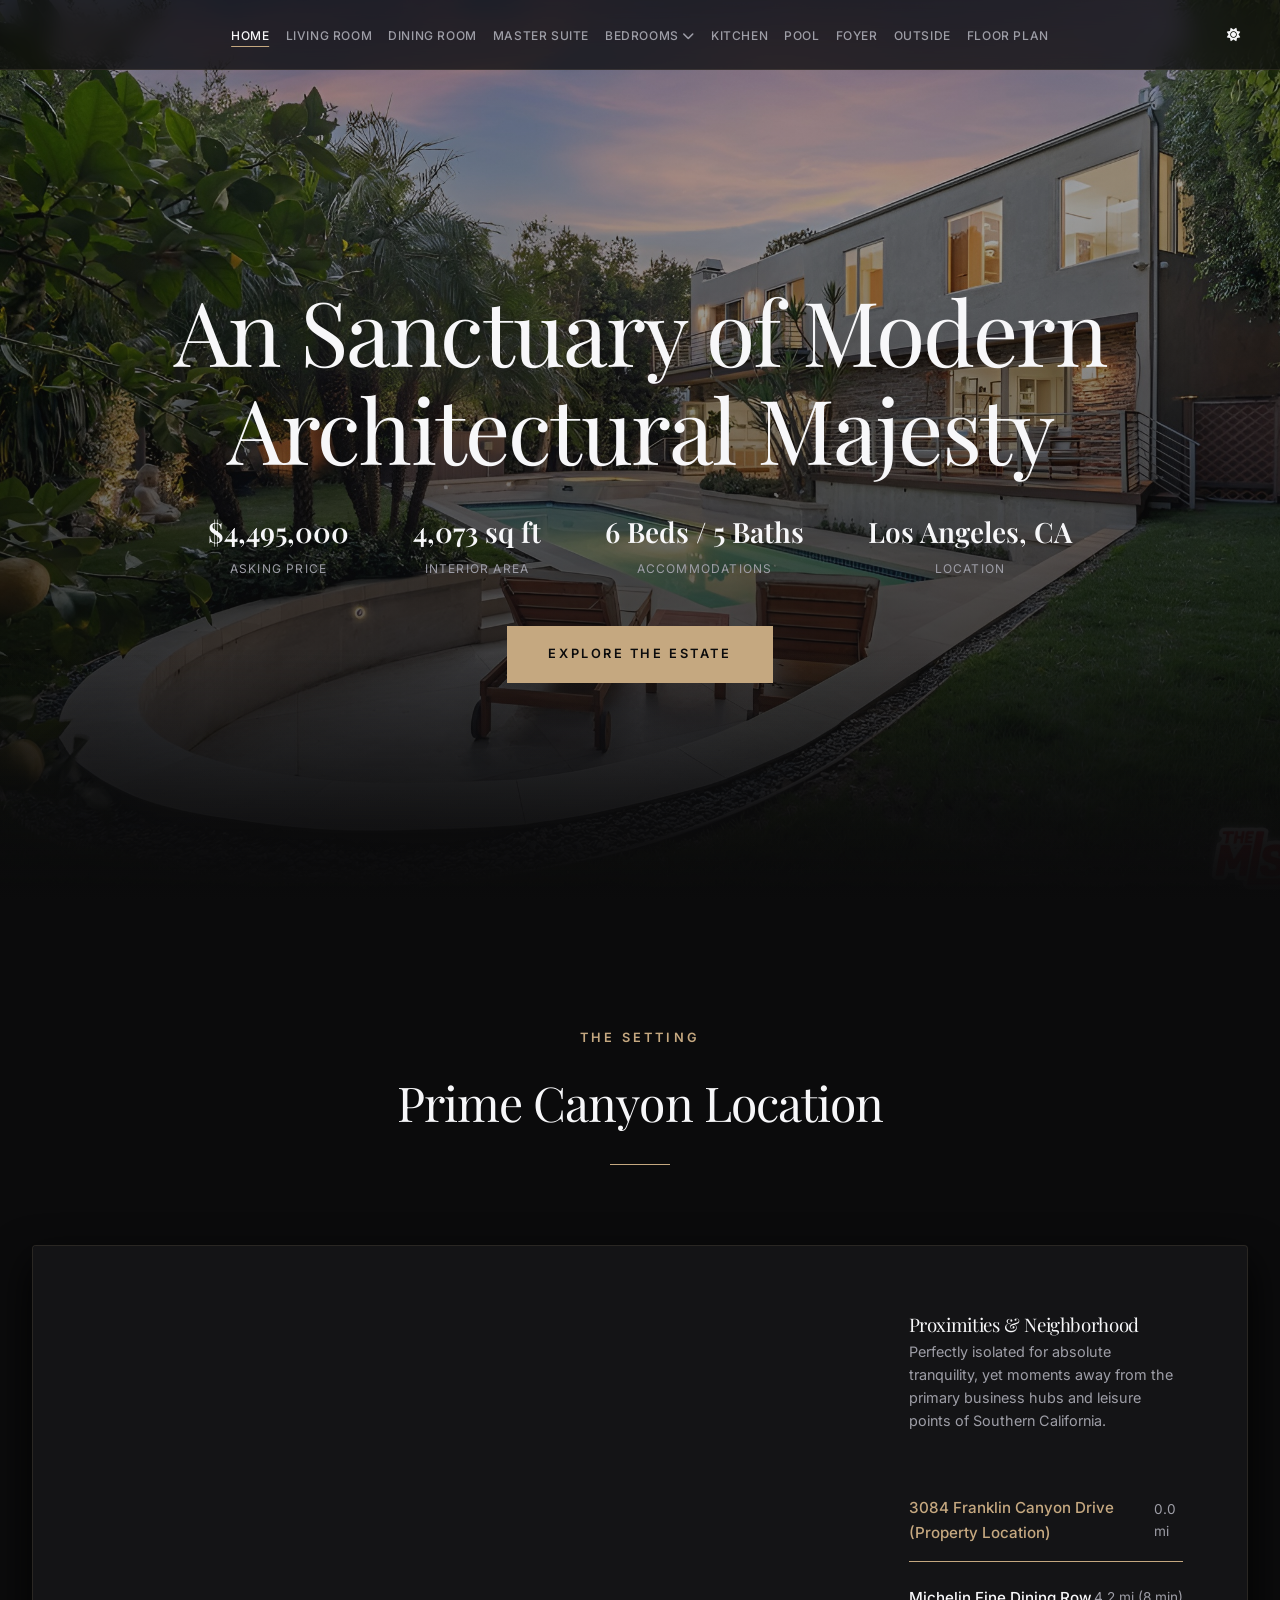
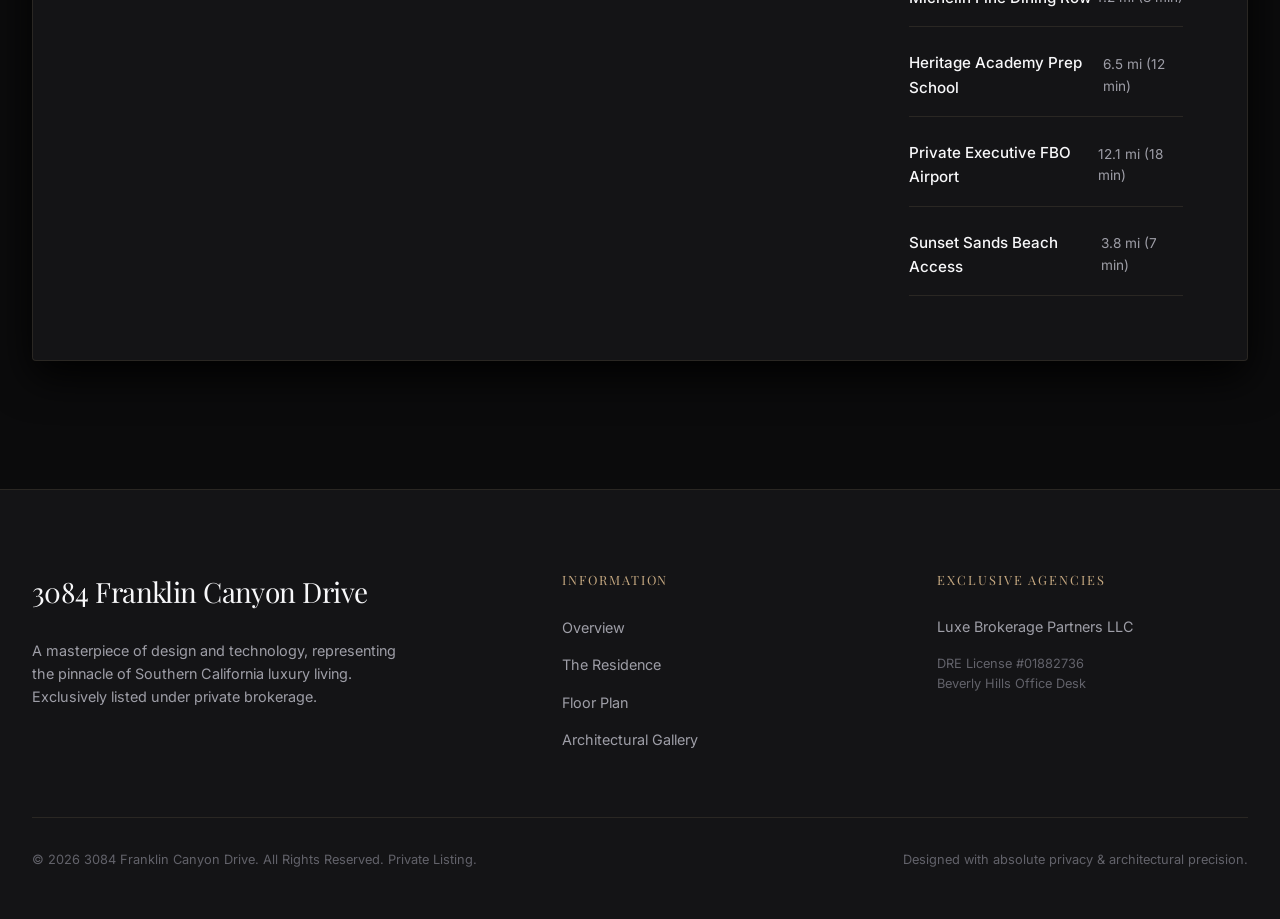
==== commit c361a717: "Add files via upload" ====
--- a/index.html
+++ b/index.html
@@ -1,6 +1,16 @@
 <!DOCTYPE html>
 <html lang="en">
 <head>
+<!-- Google tag (gtag.js) -->
+<script async src="https://www.googletagmanager.com/gtag/js?id=G-GJMJ5C1JZ1"></script>
+<script>
+  window.dataLayer = window.dataLayer || [];
+  function gtag(){dataLayer.push(arguments);}
+  gtag('js', new Date());
+
+  gtag('config', 'G-GJMJ5C1JZ1');
+</script>
+
     <meta charset="UTF-8">
     <meta name="viewport" content="width=device-width, initial-scale=1.0">
     <title>3084 Franklin Canyon Drive | Exclusive Single-Property Showcase</title>
